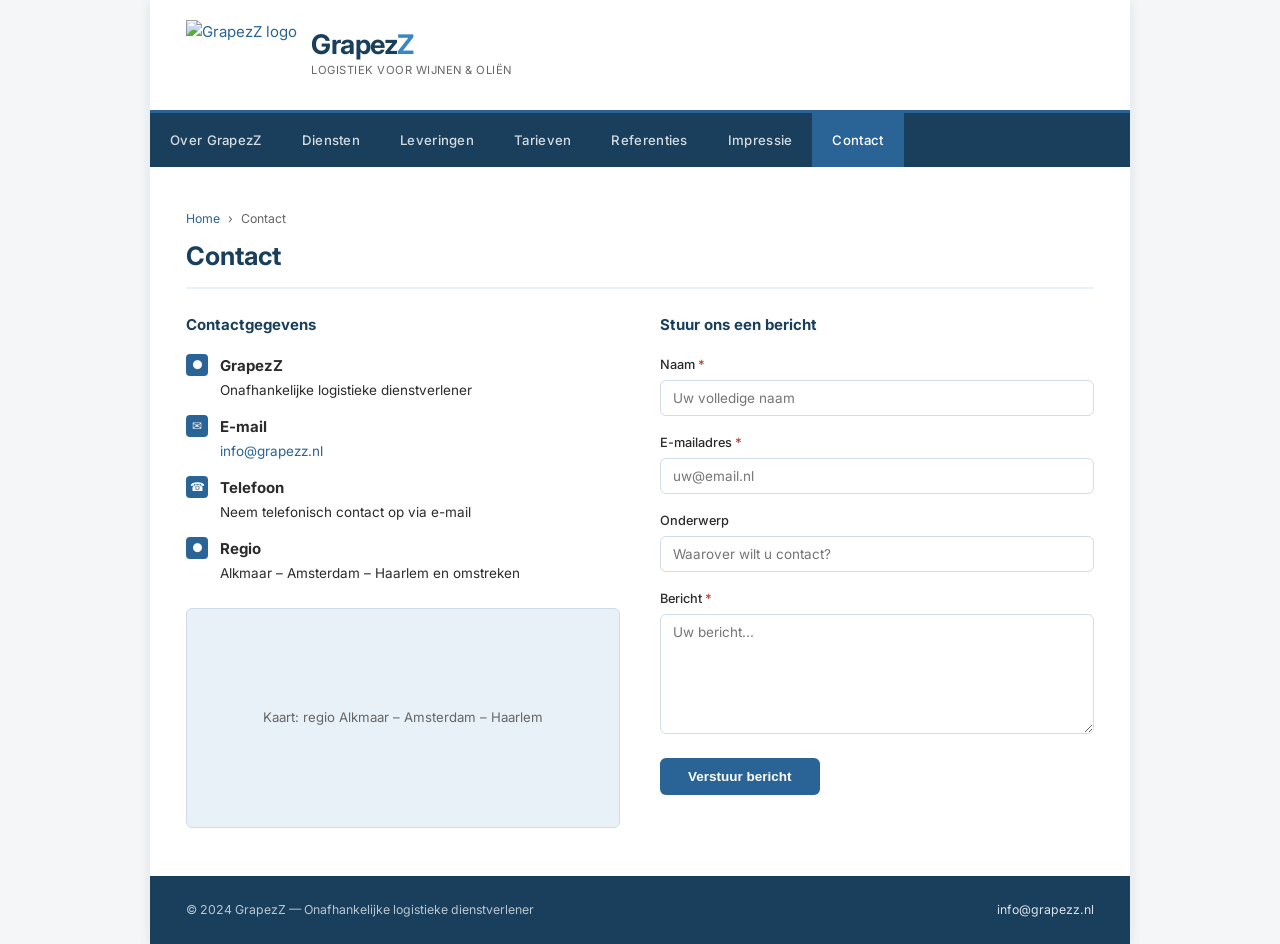
==== contact.html @ 47f4618d "grapezz website v1" ====
<!DOCTYPE html>
<html lang="nl">
<head>
  <meta charset="UTF-8" />
  <meta name="viewport" content="width=device-width, initial-scale=1.0" />
  <title>Contact | grapezz.nl</title>
  <link rel="icon" href="https://grapezz.nl/sites/grapezz/files/logo-fav.png" type="image/png" />
  <link rel="preconnect" href="https://fonts.googleapis.com" />
  <link rel="preconnect" href="https://fonts.gstatic.com" crossorigin />
  <link href="https://fonts.googleapis.com/css2?family=Inter:wght@400;500;600;700&display=swap" rel="stylesheet" />
  <link rel="stylesheet" href="css/style.css" />
  <style>
    .map-placeholder {
      background: var(--blue-bg);
      border-radius: var(--radius);
      height: 220px;
      display: flex;
      align-items: center;
      justify-content: center;
      margin-top: 24px;
      color: var(--text-muted);
      font-size: 0.88rem;
      border: 1px solid var(--border);
    }
    .success-msg {
      display: none;
      background: #d4edda;
      color: #155724;
      border: 1px solid #c3e6cb;
      border-radius: var(--radius);
      padding: 14px 18px;
      margin-bottom: 20px;
      font-size: 0.9rem;
    }
  </style>
</head>
<body>

<div class="site-wrapper">

  <header class="site-header">
    <a href="index.html" class="logo-link">
      <img src="https://grapezz.nl/sites/grapezz/files/logo.png" alt="GrapezZ logo" class="logo-img" />
      <div class="brand-text">
        <span class="brand-name">Grapez<span>Z</span></span>
        <span class="brand-tagline">Logistiek voor wijnen &amp; oliën</span>
      </div>
    </a>
  </header>

  <nav class="site-nav" aria-label="Hoofdmenu">
    <ul>
      <li><a href="index.html">Over GrapezZ</a></li>
      <li><a href="diensten.html">Diensten</a></li>
      <li><a href="leveringen.html">Leveringen</a></li>
      <li><a href="tarieven.html">Tarieven</a></li>
      <li><a href="referenties.html">Referenties</a></li>
      <li><a href="impressie.html">Impressie</a></li>
      <li class="active"><a href="contact.html">Contact</a></li>
    </ul>
  </nav>

  <main class="site-main">
    <div class="breadcrumb">
      <a href="index.html">Home</a> <span>›</span> Contact
    </div>

    <h1 class="page-title">Contact</h1>

    <div class="contact-grid">

      <!-- Contact info -->
      <div class="contact-info">
        <h3>Contactgegevens</h3>

        <div class="contact-detail">
          <div class="icon">&#9679;</div>
          <div>
            <strong>GrapezZ</strong>
            <p>Onafhankelijke logistieke dienstverlener</p>
          </div>
        </div>

        <div class="contact-detail">
          <div class="icon">&#9993;</div>
          <div>
            <strong>E-mail</strong>
            <p><a href="mailto:info@grapezz.nl">info@grapezz.nl</a></p>
          </div>
        </div>

        <div class="contact-detail">
          <div class="icon">&#9742;</div>
          <div>
            <strong>Telefoon</strong>
            <p>Neem telefonisch contact op via e-mail</p>
          </div>
        </div>

        <div class="contact-detail">
          <div class="icon">&#9679;</div>
          <div>
            <strong>Regio</strong>
            <p>Alkmaar &ndash; Amsterdam &ndash; Haarlem en omstreken</p>
          </div>
        </div>

        <div class="map-placeholder">
          Kaart: regio Alkmaar &ndash; Amsterdam &ndash; Haarlem
        </div>
      </div>

      <!-- Contact form -->
      <div class="contact-form">
        <h3>Stuur ons een bericht</h3>

        <div class="success-msg" id="success-msg">
          Bedankt voor uw bericht! Wij nemen zo spoedig mogelijk contact met u op.
        </div>

        <form id="contact-form" novalidate>
          <div class="form-group">
            <label for="naam">Naam <span style="color:#c0392b">*</span></label>
            <input type="text" id="naam" name="naam" required placeholder="Uw volledige naam" />
          </div>
          <div class="form-group">
            <label for="email">E-mailadres <span style="color:#c0392b">*</span></label>
            <input type="email" id="email" name="email" required placeholder="uw@email.nl" />
          </div>
          <div class="form-group">
            <label for="onderwerp">Onderwerp</label>
            <input type="text" id="onderwerp" name="onderwerp" placeholder="Waarover wilt u contact?" />
          </div>
          <div class="form-group">
            <label for="bericht">Bericht <span style="color:#c0392b">*</span></label>
            <textarea id="bericht" name="bericht" required placeholder="Uw bericht..."></textarea>
          </div>
          <button type="submit" class="btn-submit">Verstuur bericht</button>
        </form>
      </div>

    </div>
  </main>

  <footer class="site-footer">
    <span>&copy; 2024 GrapezZ &mdash; Onafhankelijke logistieke dienstverlener</span>
    <span><a href="mailto:info@grapezz.nl">info@grapezz.nl</a></span>
  </footer>

</div>

<script>
  document.getElementById('contact-form').addEventListener('submit', function(e) {
    e.preventDefault();
    var naam = document.getElementById('naam').value.trim();
    var email = document.getElementById('email').value.trim();
    var bericht = document.getElementById('bericht').value.trim();

    if (!naam || !email || !bericht) {
      alert('Vul alle verplichte velden in (naam, e-mail en bericht).');
      return;
    }

    document.getElementById('success-msg').style.display = 'block';
    this.reset();
    window.scrollTo({ top: document.getElementById('success-msg').offsetTop - 20, behavior: 'smooth' });
  });
</script>

</body>
</html>
---- css/style.css ----
/* === GrapezZ Modern Stylesheet === */

*, *::before, *::after {
  box-sizing: border-box;
  margin: 0;
  padding: 0;
}

:root {
  --blue-dark:   #1a3f5c;
  --blue-main:   #2a6496;
  --blue-light:  #3a85c3;
  --blue-bg:     #e8f1f8;
  --accent:      #c8a96e;
  --text:        #2b2b2b;
  --text-muted:  #666;
  --white:       #ffffff;
  --border:      #d0dde8;
  --shadow:      0 2px 12px rgba(26,63,92,.10);
  --radius:      6px;
  --max-w:       980px;
  --nav-h:       54px;
}

html {
  font-size: 15px;
  scroll-behavior: smooth;
}

body {
  font-family: 'Inter', Arial, sans-serif;
  color: var(--text);
  background: #f4f6f8;
  line-height: 1.65;
}

a {
  color: var(--blue-main);
  text-decoration: none;
}
a:hover { text-decoration: underline; color: var(--blue-dark); }

img { max-width: 100%; height: auto; display: block; }

/* ── Layout wrapper ── */
.site-wrapper {
  max-width: var(--max-w);
  margin: 0 auto;
  background: var(--white);
  box-shadow: var(--shadow);
  min-height: 100vh;
  display: flex;
  flex-direction: column;
}

/* ── Header ── */
.site-header {
  background: var(--white);
  border-bottom: 3px solid var(--blue-main);
  padding: 20px 36px;
  display: flex;
  align-items: center;
  justify-content: space-between;
  gap: 20px;
}

.site-header .logo-link {
  display: flex;
  align-items: center;
  gap: 14px;
  text-decoration: none;
}

.site-header .logo-img {
  height: 70px;
  width: auto;
}

.site-header .brand-text {
  display: flex;
  flex-direction: column;
}

.brand-name {
  font-size: 1.8rem;
  font-weight: 700;
  color: var(--blue-dark);
  letter-spacing: -0.5px;
  line-height: 1;
}

.brand-name span { color: var(--blue-light); }

.brand-tagline {
  font-size: 0.75rem;
  color: var(--text-muted);
  letter-spacing: 0.5px;
  text-transform: uppercase;
  margin-top: 3px;
}

/* ── Navigation ── */
.site-nav {
  background: var(--blue-dark);
  position: sticky;
  top: 0;
  z-index: 100;
}

.site-nav ul {
  list-style: none;
  display: flex;
  max-width: var(--max-w);
  margin: 0 auto;
}

.site-nav a {
  display: block;
  padding: 0 20px;
  line-height: var(--nav-h);
  color: rgba(255,255,255,.82);
  font-size: 0.88rem;
  font-weight: 500;
  letter-spacing: 0.3px;
  white-space: nowrap;
  transition: background .15s, color .15s;
}

.site-nav a:hover,
.site-nav li.active a {
  background: var(--blue-main);
  color: var(--white);
  text-decoration: none;
}

/* ── Breadcrumb ── */
.breadcrumb {
  padding: 10px 0 6px;
  font-size: 0.82rem;
  color: var(--text-muted);
}
.breadcrumb a { color: var(--blue-main); }
.breadcrumb a:hover { text-decoration: underline; }
.breadcrumb span { margin: 0 5px; }

/* ── Main content ── */
.site-main {
  flex: 1;
  padding: 32px 36px 48px;
}

.page-title {
  font-size: 1.7rem;
  font-weight: 700;
  color: var(--blue-dark);
  margin-bottom: 24px;
  padding-bottom: 10px;
  border-bottom: 2px solid var(--blue-bg);
}

/* ── Content blocks ── */
.content-block {
  display: flex;
  gap: 36px;
  align-items: flex-start;
}

.content-text { flex: 1; }
.content-text p { margin-bottom: 1rem; }

.content-image {
  flex-shrink: 0;
  width: 340px;
}

.content-image img {
  border-radius: var(--radius);
  box-shadow: var(--shadow);
  width: 100%;
  height: 226px;
  object-fit: cover;
}

/* ── Intro section (home) ── */
.intro-hero {
  background: linear-gradient(135deg, var(--blue-dark) 0%, var(--blue-main) 100%);
  color: var(--white);
  border-radius: var(--radius);
  padding: 32px 36px;
  margin-bottom: 32px;
  position: relative;
  overflow: hidden;
}

.intro-hero::after {
  content: '';
  position: absolute;
  right: -30px;
  top: -30px;
  width: 200px;
  height: 200px;
  background: rgba(255,255,255,.05);
  border-radius: 50%;
}

.intro-hero h2 {
  font-size: 1.4rem;
  margin-bottom: 10px;
  font-weight: 600;
}

.intro-hero p { opacity: .9; line-height: 1.7; }

/* ── Feature cards ── */
.feature-cards {
  display: grid;
  grid-template-columns: repeat(3, 1fr);
  gap: 20px;
  margin: 28px 0;
}

.feature-card {
  background: var(--blue-bg);
  border-radius: var(--radius);
  padding: 22px;
  border-left: 4px solid var(--blue-main);
}

.feature-card h3 {
  color: var(--blue-dark);
  font-size: 0.95rem;
  margin-bottom: 8px;
  font-weight: 600;
}

.feature-card p {
  font-size: 0.88rem;
  color: var(--text-muted);
  margin: 0;
}

/* ── Reference grid ── */
.ref-intro {
  margin-bottom: 24px;
  color: var(--text-muted);
}

.ref-grid {
  display: grid;
  grid-template-columns: repeat(3, 1fr);
  gap: 24px;
}

.ref-card {
  background: var(--white);
  border: 1px solid var(--border);
  border-radius: var(--radius);
  padding: 20px;
  text-align: center;
  transition: box-shadow .2s, transform .2s;
}

.ref-card:hover {
  box-shadow: 0 4px 20px rgba(26,63,92,.12);
  transform: translateY(-2px);
}

.ref-card img {
  height: 60px;
  width: auto;
  margin: 0 auto 12px;
  object-fit: contain;
}

.ref-card h3 {
  font-size: 0.88rem;
  color: var(--blue-dark);
  margin-bottom: 6px;
}

.ref-card a {
  font-size: 0.78rem;
  color: var(--blue-light);
}

/* ── Impressie gallery ── */
.gallery-grid {
  display: grid;
  grid-template-columns: repeat(3, 1fr);
  gap: 16px;
}

.gallery-item img {
  border-radius: var(--radius);
  width: 100%;
  height: 200px;
  object-fit: cover;
  transition: transform .2s, box-shadow .2s;
  cursor: zoom-in;
}

.gallery-item img:hover {
  transform: scale(1.02);
  box-shadow: 0 6px 24px rgba(0,0,0,.18);
}

/* ── Contact page ── */
.contact-grid {
  display: grid;
  grid-template-columns: 1fr 1fr;
  gap: 40px;
}

.contact-info h3 {
  color: var(--blue-dark);
  margin-bottom: 16px;
  font-size: 1rem;
}

.contact-detail {
  display: flex;
  gap: 12px;
  margin-bottom: 14px;
  align-items: flex-start;
}

.contact-detail .icon {
  width: 22px;
  height: 22px;
  background: var(--blue-main);
  border-radius: 4px;
  display: flex;
  align-items: center;
  justify-content: center;
  flex-shrink: 0;
  color: white;
  font-size: 12px;
}

.contact-detail p { margin: 0; font-size: 0.9rem; }
.contact-detail strong { color: var(--text); }

/* ── Form ── */
.contact-form h3 {
  color: var(--blue-dark);
  margin-bottom: 16px;
  font-size: 1rem;
}

.form-group {
  margin-bottom: 16px;
}

.form-group label {
  display: block;
  font-size: 0.85rem;
  font-weight: 500;
  color: var(--text);
  margin-bottom: 5px;
}

.form-group input,
.form-group textarea,
.form-group select {
  width: 100%;
  padding: 9px 12px;
  border: 1px solid var(--border);
  border-radius: var(--radius);
  font-size: 0.9rem;
  font-family: inherit;
  color: var(--text);
  background: var(--white);
  transition: border-color .15s;
}

.form-group input:focus,
.form-group textarea:focus {
  outline: none;
  border-color: var(--blue-main);
  box-shadow: 0 0 0 3px rgba(42,100,150,.12);
}

.form-group textarea { resize: vertical; min-height: 120px; }

.btn-submit {
  background: var(--blue-main);
  color: var(--white);
  border: none;
  padding: 11px 28px;
  border-radius: var(--radius);
  font-size: 0.9rem;
  font-weight: 600;
  cursor: pointer;
  transition: background .15s;
}

.btn-submit:hover { background: var(--blue-dark); }

/* ── Tarieven list ── */
.tarieven-list {
  list-style: none;
  margin: 20px 0;
}

.tarieven-list li {
  padding: 12px 16px;
  background: var(--blue-bg);
  border-radius: var(--radius);
  margin-bottom: 8px;
  border-left: 4px solid var(--blue-light);
  font-size: 0.92rem;
}

.cta-box {
  background: var(--blue-dark);
  color: var(--white);
  border-radius: var(--radius);
  padding: 22px 28px;
  margin-top: 24px;
}

.cta-box p { opacity: .88; margin-bottom: 14px; }

.cta-box a {
  display: inline-block;
  background: var(--accent);
  color: var(--white);
  padding: 9px 22px;
  border-radius: var(--radius);
  font-weight: 600;
  font-size: 0.9rem;
  transition: opacity .15s;
}

.cta-box a:hover { opacity: .85; text-decoration: none; }

/* ── Footer ── */
.site-footer {
  background: var(--blue-dark);
  color: rgba(255,255,255,.7);
  padding: 24px 36px;
  font-size: 0.82rem;
  display: flex;
  justify-content: space-between;
  align-items: center;
  gap: 16px;
  flex-wrap: wrap;
}

.site-footer a { color: rgba(255,255,255,.85); }
.site-footer a:hover { color: white; }

/* ── Responsive ── */
@media (max-width: 750px) {
  .site-header { padding: 16px 20px; }
  .site-main    { padding: 24px 20px 36px; }

  .site-nav ul  { flex-wrap: wrap; }
  .site-nav a   { line-height: 1; padding: 12px 14px; }

  .content-block   { flex-direction: column; }
  .content-image   { width: 100%; }
  .content-image img { height: 220px; }

  .feature-cards   { grid-template-columns: 1fr; }
  .ref-grid        { grid-template-columns: repeat(2, 1fr); }
  .gallery-grid    { grid-template-columns: repeat(2, 1fr); }
  .contact-grid    { grid-template-columns: 1fr; }
  .site-footer     { flex-direction: column; text-align: center; }
}

@media (max-width: 480px) {
  .ref-grid        { grid-template-columns: 1fr; }
  .gallery-grid    { grid-template-columns: 1fr; }
  .brand-name      { font-size: 1.4rem; }
}
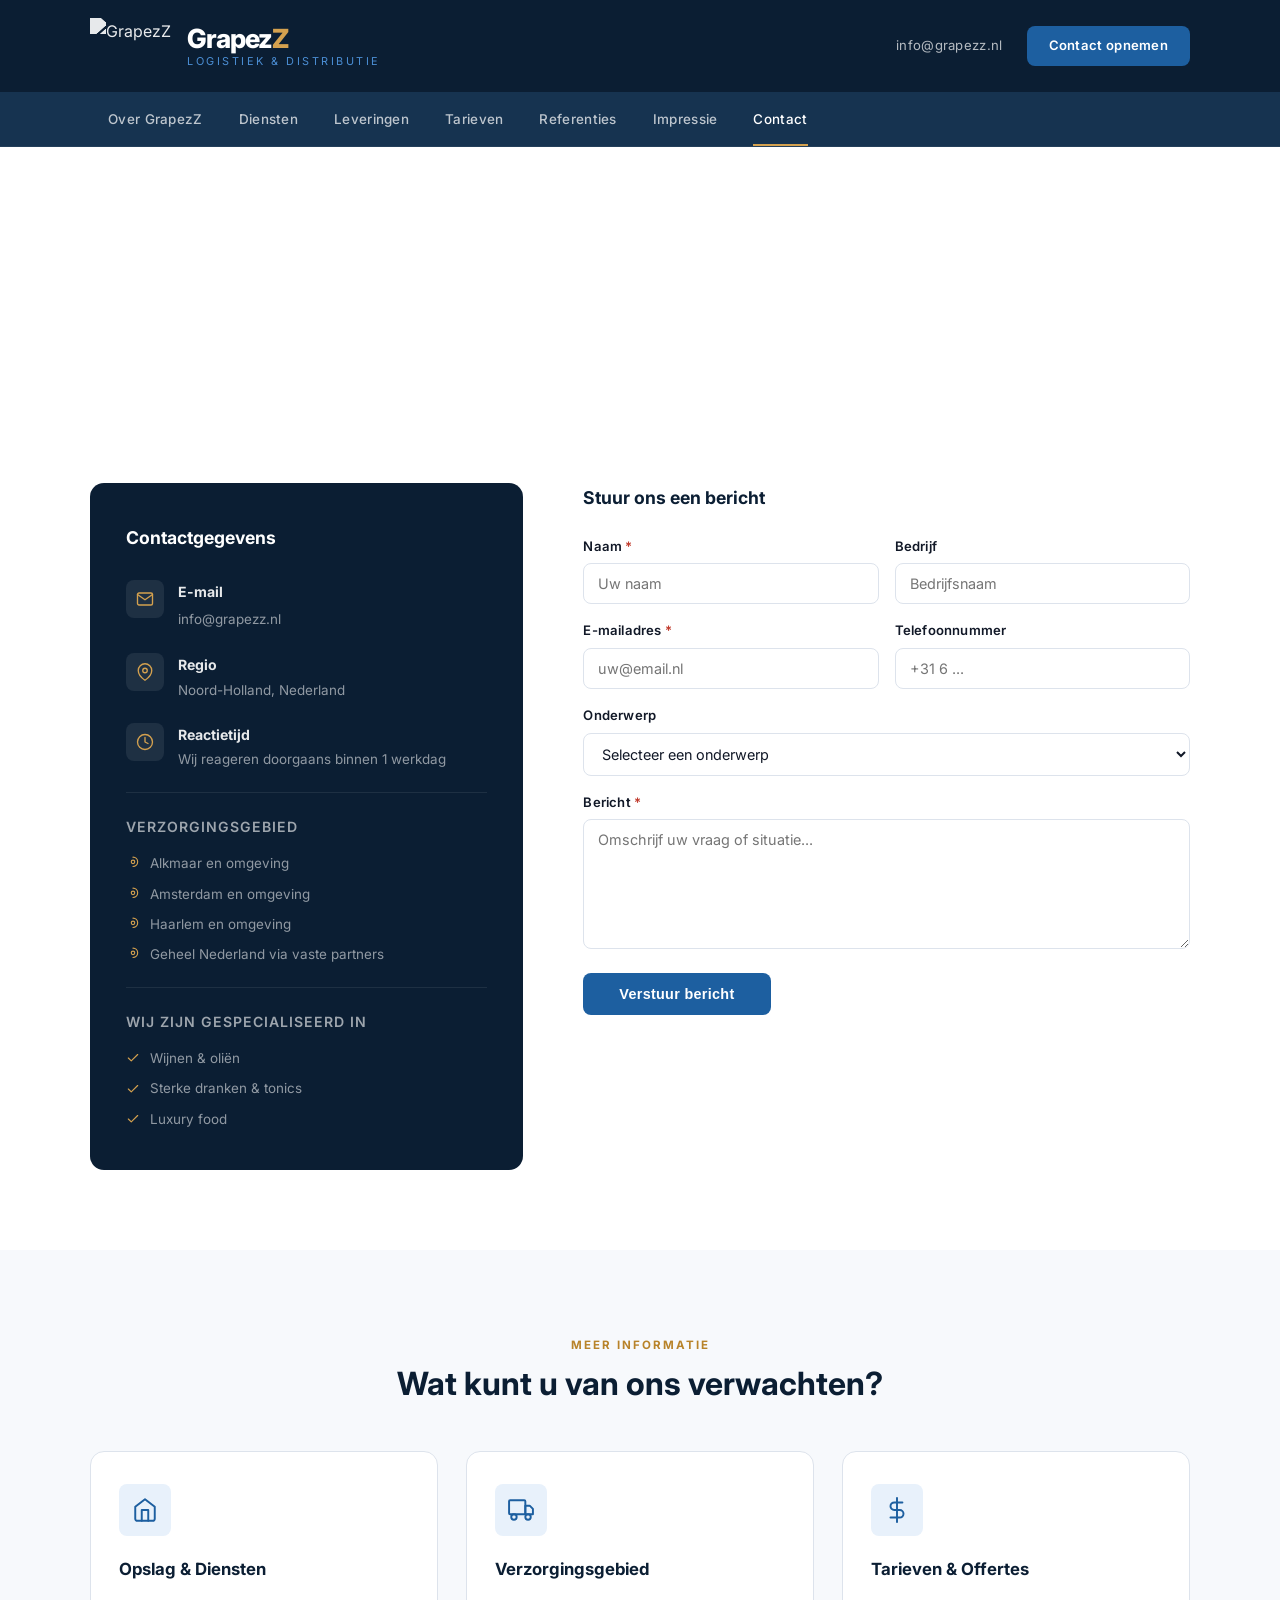
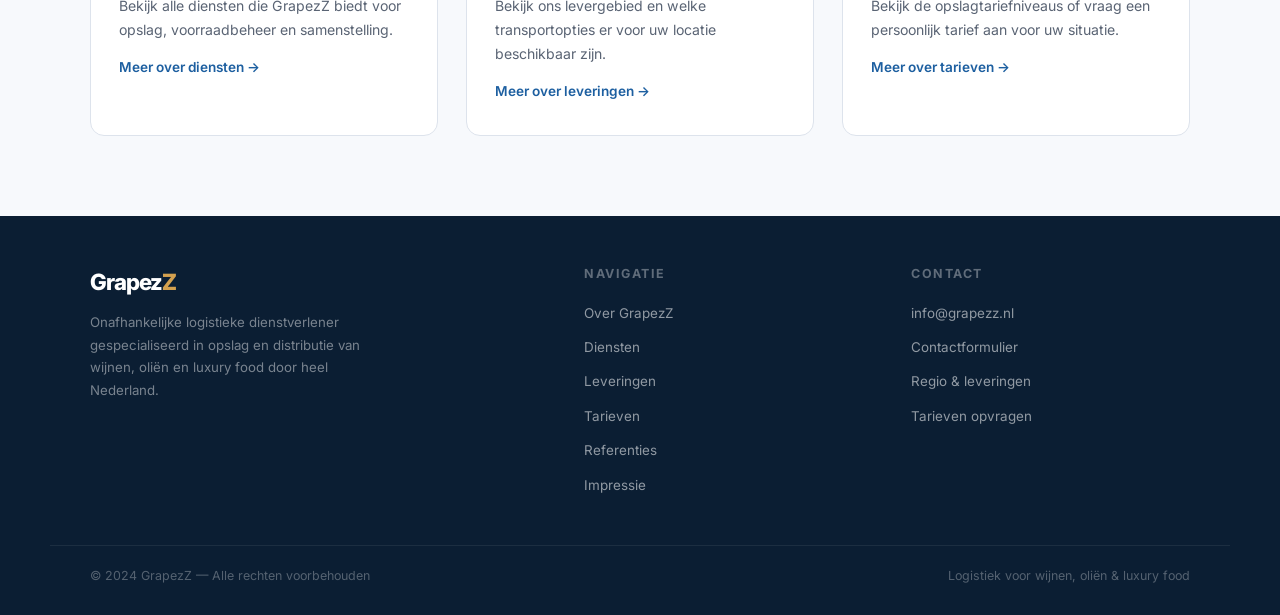
==== commit bf7b6cf2: "changes" ====
--- a/contact.html
+++ b/contact.html
@@ -3,52 +3,34 @@
 <head>
   <meta charset="UTF-8" />
   <meta name="viewport" content="width=device-width, initial-scale=1.0" />
-  <title>Contact | grapezz.nl</title>
+  <title>Contact — GrapezZ</title>
+  <meta name="description" content="Neem contact op met GrapezZ voor vragen over opslag, distributie, tarieven of een vrijblijvend kennismakingsgesprek." />
   <link rel="icon" href="https://grapezz.nl/sites/grapezz/files/logo-fav.png" type="image/png" />
   <link rel="preconnect" href="https://fonts.googleapis.com" />
   <link rel="preconnect" href="https://fonts.gstatic.com" crossorigin />
-  <link href="https://fonts.googleapis.com/css2?family=Inter:wght@400;500;600;700&display=swap" rel="stylesheet" />
+  <link href="https://fonts.googleapis.com/css2?family=Inter:wght@400;500;600;700;800&display=swap" rel="stylesheet" />
   <link rel="stylesheet" href="css/style.css" />
-  <style>
-    .map-placeholder {
-      background: var(--blue-bg);
-      border-radius: var(--radius);
-      height: 220px;
-      display: flex;
-      align-items: center;
-      justify-content: center;
-      margin-top: 24px;
-      color: var(--text-muted);
-      font-size: 0.88rem;
-      border: 1px solid var(--border);
-    }
-    .success-msg {
-      display: none;
-      background: #d4edda;
-      color: #155724;
-      border: 1px solid #c3e6cb;
-      border-radius: var(--radius);
-      padding: 14px 18px;
-      margin-bottom: 20px;
-      font-size: 0.9rem;
-    }
-  </style>
 </head>
 <body>
 
-<div class="site-wrapper">
-
-  <header class="site-header">
+<header class="site-header">
+  <div class="header-inner">
     <a href="index.html" class="logo-link">
-      <img src="https://grapezz.nl/sites/grapezz/files/logo.png" alt="GrapezZ logo" class="logo-img" />
+      <img src="https://grapezz.nl/sites/grapezz/files/logo.png" alt="GrapezZ" class="logo-img" />
       <div class="brand-text">
-        <span class="brand-name">Grapez<span>Z</span></span>
-        <span class="brand-tagline">Logistiek voor wijnen &amp; oliën</span>
+        <span class="brand-name">Grapez<em>Z</em></span>
+        <span class="brand-tag">Logistiek &amp; Distributie</span>
       </div>
     </a>
-  </header>
-
-  <nav class="site-nav" aria-label="Hoofdmenu">
+    <div class="header-contact">
+      <a href="mailto:info@grapezz.nl">info@grapezz.nl</a>
+      <a href="contact.html" class="btn-header">Contact opnemen</a>
+    </div>
+  </div>
+</header>
+
+<nav class="site-nav" aria-label="Hoofdmenu">
+  <div class="nav-inner">
     <ul>
       <li><a href="index.html">Over GrapezZ</a></li>
       <li><a href="diensten.html">Diensten</a></li>
@@ -58,60 +40,109 @@
       <li><a href="impressie.html">Impressie</a></li>
       <li class="active"><a href="contact.html">Contact</a></li>
     </ul>
-  </nav>
-
-  <main class="site-main">
+  </div>
+</nav>
+
+<div class="page-hero" style="background-image: url('https://grapezz.nl/sites/grapezz/files/pand.jpg')">
+  <div class="container">
     <div class="breadcrumb">
-      <a href="index.html">Home</a> <span>›</span> Contact
-    </div>
-
-    <h1 class="page-title">Contact</h1>
-
+      <a href="index.html">Home</a>
+      <span class="breadcrumb-sep">›</span>
+      <span>Contact</span>
+    </div>
+    <h1>Contact</h1>
+    <p class="hero-sub">Stel uw vraag of vraag een vrijblijvende offerte aan — wij reageren zo snel mogelijk.</p>
+  </div>
+</div>
+
+<!-- Contact sectie -->
+<section class="section">
+  <div class="container">
     <div class="contact-grid">
 
-      <!-- Contact info -->
-      <div class="contact-info">
+      <!-- Info -->
+      <div class="contact-info-block fade-up">
         <h3>Contactgegevens</h3>
 
-        <div class="contact-detail">
-          <div class="icon">&#9679;</div>
-          <div>
-            <strong>GrapezZ</strong>
-            <p>Onafhankelijke logistieke dienstverlener</p>
-          </div>
-        </div>
-
-        <div class="contact-detail">
-          <div class="icon">&#9993;</div>
-          <div>
+        <div class="c-detail">
+          <div class="c-icon">
+            <svg viewBox="0 0 24 24" fill="none" stroke="currentColor" stroke-width="1.8" stroke-linecap="round" stroke-linejoin="round">
+              <path d="M4 4h16c1.1 0 2 .9 2 2v12c0 1.1-.9 2-2 2H4c-1.1 0-2-.9-2-2V6c0-1.1.9-2 2-2z"/><polyline points="22,6 12,13 2,6"/>
+            </svg>
+          </div>
+          <div class="c-text">
             <strong>E-mail</strong>
-            <p><a href="mailto:info@grapezz.nl">info@grapezz.nl</a></p>
-          </div>
-        </div>
-
-        <div class="contact-detail">
-          <div class="icon">&#9742;</div>
-          <div>
-            <strong>Telefoon</strong>
-            <p>Neem telefonisch contact op via e-mail</p>
-          </div>
-        </div>
-
-        <div class="contact-detail">
-          <div class="icon">&#9679;</div>
-          <div>
+            <a href="mailto:info@grapezz.nl">info@grapezz.nl</a>
+          </div>
+        </div>
+
+        <div class="c-detail">
+          <div class="c-icon">
+            <svg viewBox="0 0 24 24" fill="none" stroke="currentColor" stroke-width="1.8" stroke-linecap="round" stroke-linejoin="round">
+              <path d="M21 10c0 7-9 13-9 13s-9-6-9-13a9 9 0 0118 0z"/><circle cx="12" cy="10" r="3"/>
+            </svg>
+          </div>
+          <div class="c-text">
             <strong>Regio</strong>
-            <p>Alkmaar &ndash; Amsterdam &ndash; Haarlem en omstreken</p>
-          </div>
-        </div>
-
-        <div class="map-placeholder">
-          Kaart: regio Alkmaar &ndash; Amsterdam &ndash; Haarlem
-        </div>
-      </div>
-
-      <!-- Contact form -->
-      <div class="contact-form">
+            <p>Noord-Holland, Nederland</p>
+          </div>
+        </div>
+
+        <div class="c-detail">
+          <div class="c-icon">
+            <svg viewBox="0 0 24 24" fill="none" stroke="currentColor" stroke-width="1.8" stroke-linecap="round" stroke-linejoin="round">
+              <circle cx="12" cy="12" r="10"/><polyline points="12 6 12 12 16 14"/>
+            </svg>
+          </div>
+          <div class="c-text">
+            <strong>Reactietijd</strong>
+            <p>Wij reageren doorgaans binnen 1 werkdag</p>
+          </div>
+        </div>
+
+        <div class="c-divider"></div>
+
+        <h3 style="font-size:.88rem;color:rgba(255,255,255,.6);font-weight:600;letter-spacing:1px;text-transform:uppercase;margin-bottom:14px">Verzorgingsgebied</h3>
+        <ul class="c-region-list">
+          <li>
+            <svg viewBox="0 0 24 24" fill="none" stroke="currentColor" stroke-width="2" stroke-linecap="round" stroke-linejoin="round"><circle cx="12" cy="10" r="3"/><path d="M12 2a8 8 0 010 16"/></svg>
+            Alkmaar en omgeving
+          </li>
+          <li>
+            <svg viewBox="0 0 24 24" fill="none" stroke="currentColor" stroke-width="2" stroke-linecap="round" stroke-linejoin="round"><circle cx="12" cy="10" r="3"/><path d="M12 2a8 8 0 010 16"/></svg>
+            Amsterdam en omgeving
+          </li>
+          <li>
+            <svg viewBox="0 0 24 24" fill="none" stroke="currentColor" stroke-width="2" stroke-linecap="round" stroke-linejoin="round"><circle cx="12" cy="10" r="3"/><path d="M12 2a8 8 0 010 16"/></svg>
+            Haarlem en omgeving
+          </li>
+          <li>
+            <svg viewBox="0 0 24 24" fill="none" stroke="currentColor" stroke-width="2" stroke-linecap="round" stroke-linejoin="round"><circle cx="12" cy="10" r="3"/><path d="M12 2a8 8 0 010 16"/></svg>
+            Geheel Nederland via vaste partners
+          </li>
+        </ul>
+
+        <div class="c-divider"></div>
+
+        <h3 style="font-size:.88rem;color:rgba(255,255,255,.6);font-weight:600;letter-spacing:1px;text-transform:uppercase;margin-bottom:14px">Wij zijn gespecialiseerd in</h3>
+        <ul class="c-region-list">
+          <li>
+            <svg viewBox="0 0 24 24" fill="none" stroke="currentColor" stroke-width="2" stroke-linecap="round" stroke-linejoin="round"><polyline points="20 6 9 17 4 12"/></svg>
+            Wijnen &amp; oliën
+          </li>
+          <li>
+            <svg viewBox="0 0 24 24" fill="none" stroke="currentColor" stroke-width="2" stroke-linecap="round" stroke-linejoin="round"><polyline points="20 6 9 17 4 12"/></svg>
+            Sterke dranken &amp; tonics
+          </li>
+          <li>
+            <svg viewBox="0 0 24 24" fill="none" stroke="currentColor" stroke-width="2" stroke-linecap="round" stroke-linejoin="round"><polyline points="20 6 9 17 4 12"/></svg>
+            Luxury food
+          </li>
+        </ul>
+      </div>
+
+      <!-- Form -->
+      <div class="contact-form-block fade-up" style="transition-delay:.12s">
         <h3>Stuur ons een bericht</h3>
 
         <div class="success-msg" id="success-msg">
@@ -119,53 +150,125 @@
         </div>
 
         <form id="contact-form" novalidate>
-          <div class="form-group">
-            <label for="naam">Naam <span style="color:#c0392b">*</span></label>
-            <input type="text" id="naam" name="naam" required placeholder="Uw volledige naam" />
-          </div>
-          <div class="form-group">
-            <label for="email">E-mailadres <span style="color:#c0392b">*</span></label>
-            <input type="email" id="email" name="email" required placeholder="uw@email.nl" />
+          <div class="form-row">
+            <div class="form-group">
+              <label for="naam">Naam <span style="color:#c0392b">*</span></label>
+              <input type="text" id="naam" name="naam" required placeholder="Uw naam" />
+            </div>
+            <div class="form-group">
+              <label for="bedrijf">Bedrijf</label>
+              <input type="text" id="bedrijf" name="bedrijf" placeholder="Bedrijfsnaam" />
+            </div>
+          </div>
+          <div class="form-row">
+            <div class="form-group">
+              <label for="email">E-mailadres <span style="color:#c0392b">*</span></label>
+              <input type="email" id="email" name="email" required placeholder="uw@email.nl" />
+            </div>
+            <div class="form-group">
+              <label for="telefoon">Telefoonnummer</label>
+              <input type="tel" id="telefoon" name="telefoon" placeholder="+31 6 ..." />
+            </div>
           </div>
           <div class="form-group">
             <label for="onderwerp">Onderwerp</label>
-            <input type="text" id="onderwerp" name="onderwerp" placeholder="Waarover wilt u contact?" />
+            <select id="onderwerp" name="onderwerp">
+              <option value="">Selecteer een onderwerp</option>
+              <option>Opslag &amp; voorraadbeheer</option>
+              <option>Distributie &amp; leveringen</option>
+              <option>Tarieven &amp; offerte</option>
+              <option>Douane-afhandeling</option>
+              <option>Algemene vraag</option>
+              <option>Anders</option>
+            </select>
           </div>
           <div class="form-group">
             <label for="bericht">Bericht <span style="color:#c0392b">*</span></label>
-            <textarea id="bericht" name="bericht" required placeholder="Uw bericht..."></textarea>
-          </div>
-          <button type="submit" class="btn-submit">Verstuur bericht</button>
+            <textarea id="bericht" name="bericht" required placeholder="Omschrijf uw vraag of situatie..."></textarea>
+          </div>
+          <button type="submit" class="btn-send">Verstuur bericht</button>
         </form>
       </div>
 
     </div>
-  </main>
-
-  <footer class="site-footer">
-    <span>&copy; 2024 GrapezZ &mdash; Onafhankelijke logistieke dienstverlener</span>
-    <span><a href="mailto:info@grapezz.nl">info@grapezz.nl</a></span>
-  </footer>
-
-</div>
-
-<script>
-  document.getElementById('contact-form').addEventListener('submit', function(e) {
-    e.preventDefault();
-    var naam = document.getElementById('naam').value.trim();
-    var email = document.getElementById('email').value.trim();
-    var bericht = document.getElementById('bericht').value.trim();
-
-    if (!naam || !email || !bericht) {
-      alert('Vul alle verplichte velden in (naam, e-mail en bericht).');
-      return;
-    }
-
-    document.getElementById('success-msg').style.display = 'block';
-    this.reset();
-    window.scrollTo({ top: document.getElementById('success-msg').offsetTop - 20, behavior: 'smooth' });
-  });
-</script>
-
+  </div>
+</section>
+
+<!-- Diensten quick-links -->
+<section class="section bg-light">
+  <div class="container">
+    <div class="section-header center fade-up">
+      <span class="section-label">Meer informatie</span>
+      <h2 class="section-title">Wat kunt u van ons verwachten?</h2>
+    </div>
+    <div class="service-grid">
+      <div class="service-card fade-up">
+        <div class="card-icon">
+          <svg viewBox="0 0 24 24" fill="none" stroke="currentColor" stroke-width="1.8" stroke-linecap="round" stroke-linejoin="round">
+            <path d="M3 9l9-7 9 7v11a2 2 0 01-2 2H5a2 2 0 01-2-2z"/><polyline points="9 22 9 12 15 12 15 22"/>
+          </svg>
+        </div>
+        <h3>Opslag &amp; Diensten</h3>
+        <p>Bekijk alle diensten die GrapezZ biedt voor opslag, voorraadbeheer en samenstelling.</p>
+        <a href="diensten.html" style="display:inline-block;margin-top:14px;font-size:.85rem;font-weight:600;color:var(--blue)">Meer over diensten &rarr;</a>
+      </div>
+      <div class="service-card fade-up" style="transition-delay:.1s">
+        <div class="card-icon">
+          <svg viewBox="0 0 24 24" fill="none" stroke="currentColor" stroke-width="1.8" stroke-linecap="round" stroke-linejoin="round">
+            <rect x="1" y="3" width="15" height="13" rx="1"/><path d="M16 8h4l3 3v5h-7V8z"/><circle cx="5.5" cy="18.5" r="2.5"/><circle cx="18.5" cy="18.5" r="2.5"/>
+          </svg>
+        </div>
+        <h3>Verzorgingsgebied</h3>
+        <p>Bekijk ons levergebied en welke transportopties er voor uw locatie beschikbaar zijn.</p>
+        <a href="leveringen.html" style="display:inline-block;margin-top:14px;font-size:.85rem;font-weight:600;color:var(--blue)">Meer over leveringen &rarr;</a>
+      </div>
+      <div class="service-card fade-up" style="transition-delay:.2s">
+        <div class="card-icon">
+          <svg viewBox="0 0 24 24" fill="none" stroke="currentColor" stroke-width="1.8" stroke-linecap="round" stroke-linejoin="round">
+            <line x1="12" y1="1" x2="12" y2="23"/><path d="M17 5H9.5a3.5 3.5 0 000 7h5a3.5 3.5 0 010 7H6"/>
+          </svg>
+        </div>
+        <h3>Tarieven &amp; Offertes</h3>
+        <p>Bekijk de opslagtariefniveaus of vraag een persoonlijk tarief aan voor uw situatie.</p>
+        <a href="tarieven.html" style="display:inline-block;margin-top:14px;font-size:.85rem;font-weight:600;color:var(--blue)">Meer over tarieven &rarr;</a>
+      </div>
+    </div>
+  </div>
+</section>
+
+<footer class="site-footer">
+  <div class="footer-grid">
+    <div class="footer-brand">
+      <div class="brand-name">Grapez<em>Z</em></div>
+      <p>Onafhankelijke logistieke dienstverlener gespecialiseerd in opslag en distributie van wijnen, oliën en luxury food door heel Nederland.</p>
+    </div>
+    <div class="footer-col">
+      <h4>Navigatie</h4>
+      <ul>
+        <li><a href="index.html">Over GrapezZ</a></li>
+        <li><a href="diensten.html">Diensten</a></li>
+        <li><a href="leveringen.html">Leveringen</a></li>
+        <li><a href="tarieven.html">Tarieven</a></li>
+        <li><a href="referenties.html">Referenties</a></li>
+        <li><a href="impressie.html">Impressie</a></li>
+      </ul>
+    </div>
+    <div class="footer-col">
+      <h4>Contact</h4>
+      <ul>
+        <li><a href="mailto:info@grapezz.nl">info@grapezz.nl</a></li>
+        <li><a href="contact.html">Contactformulier</a></li>
+        <li><a href="leveringen.html">Regio &amp; leveringen</a></li>
+        <li><a href="tarieven.html">Tarieven opvragen</a></li>
+      </ul>
+    </div>
+  </div>
+  <div class="footer-bottom">
+    <span>&copy; 2024 GrapezZ — Alle rechten voorbehouden</span>
+    <span>Logistiek voor wijnen, oliën &amp; luxury food</span>
+  </div>
+</footer>
+
+<script src="js/main.js"></script>
 </body>
 </html>
--- a/css/style.css
+++ b/css/style.css
@@ -1,248 +1,871 @@
-/* === GrapezZ Modern Stylesheet === */
-
-*, *::before, *::after {
-  box-sizing: border-box;
-  margin: 0;
-  padding: 0;
-}
+/* ===================================================================
+   GrapezZ — Full-width redesign
+   =================================================================== */
+
+*, *::before, *::after { box-sizing: border-box; margin: 0; padding: 0; }
 
 :root {
-  --blue-dark:   #1a3f5c;
-  --blue-main:   #2a6496;
-  --blue-light:  #3a85c3;
-  --blue-bg:     #e8f1f8;
-  --accent:      #c8a96e;
-  --text:        #2b2b2b;
-  --text-muted:  #666;
+  --navy:        #0b1e33;
+  --navy-mid:    #163350;
+  --blue:        #1d5fa0;
+  --blue-light:  #4b8ed4;
+  --blue-pale:   #e8f1fb;
+  --gold:        #b8832a;
+  --gold-light:  #d4a14f;
   --white:       #ffffff;
-  --border:      #d0dde8;
-  --shadow:      0 2px 12px rgba(26,63,92,.10);
-  --radius:      6px;
-  --max-w:       980px;
-  --nav-h:       54px;
-}
-
-html {
-  font-size: 15px;
-  scroll-behavior: smooth;
-}
+  --off-white:   #f7f9fc;
+  --gray-100:    #f0f3f7;
+  --gray-200:    #dde3ec;
+  --gray-400:    #9ca3af;
+  --gray-600:    #4b5563;
+  --text:        #111827;
+  --text-muted:  #5a6474;
+  --radius:      8px;
+  --radius-lg:   14px;
+  --shadow-sm:   0 1px 4px rgba(0,0,0,.08);
+  --shadow:      0 4px 20px rgba(11,30,51,.10);
+  --shadow-lg:   0 8px 40px rgba(11,30,51,.16);
+  --transition:  .22s ease;
+  --container:   1180px;
+}
+
+html { font-size: 16px; scroll-behavior: smooth; }
 
 body {
-  font-family: 'Inter', Arial, sans-serif;
+  font-family: 'Inter', system-ui, Arial, sans-serif;
   color: var(--text);
-  background: #f4f6f8;
+  background: var(--white);
   line-height: 1.65;
 }
 
-a {
-  color: var(--blue-main);
+a { color: var(--blue); text-decoration: none; }
+a:hover { color: var(--navy-mid); }
+
+img { max-width: 100%; height: auto; display: block; }
+
+/* ── Utility ─────────────────────────────── */
+.container {
+  max-width: var(--container);
+  margin: 0 auto;
+  padding: 0 40px;
+}
+
+.section-label {
+  display: inline-block;
+  font-size: .72rem;
+  font-weight: 700;
+  letter-spacing: 2px;
+  text-transform: uppercase;
+  color: var(--gold);
+  margin-bottom: 10px;
+}
+
+.section-title {
+  font-size: 2rem;
+  font-weight: 700;
+  color: var(--navy);
+  line-height: 1.2;
+  margin-bottom: 16px;
+}
+
+.section-title.light { color: var(--white); }
+
+.section-sub {
+  font-size: 1rem;
+  color: var(--text-muted);
+  max-width: 580px;
+  line-height: 1.7;
+}
+
+.section-sub.light { color: rgba(255,255,255,.75); }
+
+/* ── Header ───────────────────────────────── */
+.site-header {
+  background: var(--navy);
+  width: 100%;
+}
+
+.header-inner {
+  display: flex;
+  align-items: center;
+  justify-content: space-between;
+  padding: 18px 40px;
+  max-width: var(--container);
+  margin: 0 auto;
+}
+
+.logo-link {
+  display: flex;
+  align-items: center;
+  gap: 16px;
   text-decoration: none;
 }
-a:hover { text-decoration: underline; color: var(--blue-dark); }
-
-img { max-width: 100%; height: auto; display: block; }
-
-/* ── Layout wrapper ── */
-.site-wrapper {
-  max-width: var(--max-w);
-  margin: 0 auto;
-  background: var(--white);
-  box-shadow: var(--shadow);
-  min-height: 100vh;
-  display: flex;
-  flex-direction: column;
-}
-
-/* ── Header ── */
-.site-header {
-  background: var(--white);
-  border-bottom: 3px solid var(--blue-main);
-  padding: 20px 36px;
-  display: flex;
-  align-items: center;
-  justify-content: space-between;
-  gap: 20px;
-}
-
-.site-header .logo-link {
-  display: flex;
-  align-items: center;
-  gap: 14px;
-  text-decoration: none;
-}
-
-.site-header .logo-img {
-  height: 70px;
+
+.logo-img {
+  height: 56px;
   width: auto;
-}
-
-.site-header .brand-text {
-  display: flex;
-  flex-direction: column;
-}
+  filter: brightness(0) invert(1);
+  opacity: .9;
+}
+
+.brand-text { line-height: 1; }
 
 .brand-name {
-  font-size: 1.8rem;
-  font-weight: 700;
-  color: var(--blue-dark);
-  letter-spacing: -0.5px;
-  line-height: 1;
-}
-
-.brand-name span { color: var(--blue-light); }
-
-.brand-tagline {
-  font-size: 0.75rem;
-  color: var(--text-muted);
-  letter-spacing: 0.5px;
+  font-size: 1.65rem;
+  font-weight: 800;
+  color: var(--white);
+  letter-spacing: -1px;
+}
+
+.brand-name em {
+  font-style: normal;
+  color: var(--gold-light);
+}
+
+.brand-tag {
+  display: block;
+  font-size: .68rem;
+  letter-spacing: 2.5px;
   text-transform: uppercase;
-  margin-top: 3px;
-}
-
-/* ── Navigation ── */
+  color: var(--blue-light);
+  margin-top: 4px;
+}
+
+.header-contact {
+  display: flex;
+  align-items: center;
+  gap: 24px;
+}
+
+.header-contact a {
+  color: rgba(255,255,255,.7);
+  font-size: .82rem;
+  letter-spacing: .3px;
+  transition: color var(--transition);
+}
+
+.header-contact a:hover { color: var(--white); }
+
+.header-contact .btn-header {
+  background: var(--blue);
+  color: var(--white);
+  padding: 9px 22px;
+  border-radius: var(--radius);
+  font-size: .82rem;
+  font-weight: 600;
+  transition: background var(--transition);
+}
+
+.header-contact .btn-header:hover { background: var(--blue-light); }
+
+/* ── Navigation ───────────────────────────── */
 .site-nav {
-  background: var(--blue-dark);
+  background: var(--navy-mid);
   position: sticky;
   top: 0;
-  z-index: 100;
-}
-
-.site-nav ul {
-  list-style: none;
-  display: flex;
-  max-width: var(--max-w);
+  z-index: 200;
+  border-bottom: 1px solid rgba(255,255,255,.06);
+}
+
+.nav-inner {
+  max-width: var(--container);
   margin: 0 auto;
-}
+  padding: 0 40px;
+  display: flex;
+  align-items: center;
+}
+
+.site-nav ul { list-style: none; display: flex; }
 
 .site-nav a {
   display: block;
-  padding: 0 20px;
-  line-height: var(--nav-h);
-  color: rgba(255,255,255,.82);
-  font-size: 0.88rem;
+  padding: 16px 18px;
+  font-size: .84rem;
   font-weight: 500;
-  letter-spacing: 0.3px;
+  color: rgba(255,255,255,.72);
+  letter-spacing: .3px;
+  position: relative;
+  transition: color var(--transition);
   white-space: nowrap;
-  transition: background .15s, color .15s;
+}
+
+.site-nav a::after {
+  content: '';
+  position: absolute;
+  bottom: 0;
+  left: 18px;
+  right: 18px;
+  height: 2px;
+  background: var(--gold-light);
+  transform: scaleX(0);
+  transform-origin: left;
+  transition: transform var(--transition);
 }
 
 .site-nav a:hover,
 .site-nav li.active a {
-  background: var(--blue-main);
   color: var(--white);
   text-decoration: none;
 }
 
-/* ── Breadcrumb ── */
+.site-nav li.active a::after,
+.site-nav a:hover::after {
+  transform: scaleX(1);
+}
+
+/* ── Page hero (subpages) ─────────────────── */
+.page-hero {
+  background: linear-gradient(105deg, rgba(11,30,51,.93) 40%, rgba(11,30,51,.55)),
+              center/cover no-repeat;
+  padding: 64px 0 52px;
+  width: 100%;
+}
+
+.page-hero .container { max-width: var(--container); margin: 0 auto; padding: 0 40px; }
+
 .breadcrumb {
-  padding: 10px 0 6px;
-  font-size: 0.82rem;
+  display: flex;
+  align-items: center;
+  gap: 6px;
+  font-size: .78rem;
+  color: rgba(255,255,255,.55);
+  margin-bottom: 14px;
+}
+
+.breadcrumb a { color: rgba(255,255,255,.65); transition: color var(--transition); }
+.breadcrumb a:hover { color: var(--white); }
+.breadcrumb-sep { font-size: .65rem; }
+
+.page-hero h1 {
+  font-size: 2.4rem;
+  font-weight: 800;
+  color: var(--white);
+  line-height: 1.1;
+  letter-spacing: -1px;
+}
+
+.page-hero .hero-sub {
+  margin-top: 10px;
+  font-size: 1rem;
+  color: rgba(255,255,255,.7);
+  max-width: 540px;
+}
+
+/* ── HOME HERO ────────────────────────────── */
+.home-hero {
+  position: relative;
+  background:
+    linear-gradient(105deg, rgba(11,30,51,.95) 38%, rgba(11,30,51,.55) 68%, rgba(11,30,51,.20)),
+    url('https://grapezz.nl/sites/grapezz/files/pand.jpg') center/cover no-repeat;
+  min-height: 520px;
+  display: flex;
+  align-items: center;
+  width: 100%;
+  overflow: hidden;
+}
+
+.home-hero .container {
+  max-width: var(--container);
+  margin: 0 auto;
+  padding: 80px 40px;
+  display: grid;
+  grid-template-columns: 1fr 1fr;
+  gap: 60px;
+  align-items: center;
+  width: 100%;
+}
+
+.hero-content { max-width: 560px; }
+
+.hero-eyebrow {
+  display: inline-flex;
+  align-items: center;
+  gap: 8px;
+  background: rgba(255,255,255,.08);
+  border: 1px solid rgba(255,255,255,.14);
+  border-radius: 20px;
+  padding: 6px 14px;
+  font-size: .73rem;
+  font-weight: 600;
+  letter-spacing: 1.5px;
+  text-transform: uppercase;
+  color: var(--gold-light);
+  margin-bottom: 20px;
+}
+
+.hero-eyebrow span {
+  width: 6px;
+  height: 6px;
+  border-radius: 50%;
+  background: var(--gold-light);
+  display: inline-block;
+}
+
+.hero-title {
+  font-size: 3rem;
+  font-weight: 800;
+  color: var(--white);
+  line-height: 1.08;
+  letter-spacing: -1.5px;
+  margin-bottom: 20px;
+}
+
+.hero-title em {
+  font-style: normal;
+  color: var(--gold-light);
+}
+
+.hero-desc {
+  font-size: 1.05rem;
+  color: rgba(255,255,255,.78);
+  line-height: 1.75;
+  margin-bottom: 32px;
+  max-width: 440px;
+}
+
+.hero-actions {
+  display: flex;
+  gap: 14px;
+  flex-wrap: wrap;
+}
+
+.btn-primary {
+  display: inline-block;
+  background: var(--blue);
+  color: var(--white);
+  padding: 13px 30px;
+  border-radius: var(--radius);
+  font-size: .9rem;
+  font-weight: 600;
+  letter-spacing: .2px;
+  transition: background var(--transition), transform var(--transition);
+}
+
+.btn-primary:hover {
+  background: var(--blue-light);
+  color: var(--white);
+  transform: translateY(-1px);
+  text-decoration: none;
+}
+
+.btn-outline {
+  display: inline-block;
+  color: var(--white);
+  border: 1.5px solid rgba(255,255,255,.4);
+  padding: 12px 28px;
+  border-radius: var(--radius);
+  font-size: .9rem;
+  font-weight: 500;
+  transition: border-color var(--transition), background var(--transition);
+}
+
+.btn-outline:hover {
+  border-color: var(--white);
+  background: rgba(255,255,255,.08);
+  color: var(--white);
+  text-decoration: none;
+}
+
+/* Hero right: trust indicators */
+.hero-trust {
+  display: flex;
+  flex-direction: column;
+  gap: 16px;
+}
+
+.trust-card {
+  background: rgba(255,255,255,.07);
+  border: 1px solid rgba(255,255,255,.12);
+  border-radius: var(--radius-lg);
+  padding: 20px 24px;
+  display: flex;
+  align-items: center;
+  gap: 16px;
+  backdrop-filter: blur(6px);
+}
+
+.trust-icon {
+  width: 44px;
+  height: 44px;
+  background: rgba(255,255,255,.1);
+  border-radius: var(--radius);
+  display: flex;
+  align-items: center;
+  justify-content: center;
+  flex-shrink: 0;
+  color: var(--gold-light);
+}
+
+.trust-icon svg { width: 22px; height: 22px; }
+
+.trust-text strong {
+  display: block;
+  color: var(--white);
+  font-size: .92rem;
+  font-weight: 600;
+}
+
+.trust-text span {
+  color: rgba(255,255,255,.6);
+  font-size: .8rem;
+}
+
+/* ── Stats bar ────────────────────────────── */
+.stats-bar {
+  background: var(--navy-mid);
+  width: 100%;
+  padding: 0;
+  border-top: 3px solid var(--gold);
+}
+
+.stats-bar .container {
+  max-width: var(--container);
+  margin: 0 auto;
+  padding: 0 40px;
+  display: grid;
+  grid-template-columns: repeat(4, 1fr);
+}
+
+.stat-item {
+  padding: 32px 24px;
+  text-align: center;
+  border-right: 1px solid rgba(255,255,255,.08);
+  position: relative;
+}
+
+.stat-item:last-child { border-right: none; }
+
+.stat-number {
+  font-size: 2.6rem;
+  font-weight: 800;
+  color: var(--white);
+  line-height: 1;
+  letter-spacing: -2px;
+  display: block;
+}
+
+.stat-suffix {
+  font-size: 1.4rem;
+  color: var(--gold-light);
+  font-weight: 700;
+}
+
+.stat-label {
+  display: block;
+  font-size: .78rem;
+  color: rgba(255,255,255,.55);
+  letter-spacing: 1px;
+  text-transform: uppercase;
+  margin-top: 6px;
+}
+
+/* ── Sections ─────────────────────────────── */
+.section {
+  padding: 80px 0;
+  width: 100%;
+}
+
+.section.bg-light { background: var(--off-white); }
+.section.bg-dark  { background: var(--navy); }
+.section.bg-blue  { background: var(--blue); }
+
+.section-header { margin-bottom: 48px; }
+.section-header.center { text-align: center; }
+.section-header.center .section-sub { margin: 0 auto; }
+
+/* ── Two-column layout ────────────────────── */
+.two-col {
+  display: grid;
+  grid-template-columns: 1fr 1fr;
+  gap: 60px;
+  align-items: center;
+}
+
+.two-col.flipped .col-img { order: -1; }
+
+.col-img img {
+  border-radius: var(--radius-lg);
+  box-shadow: var(--shadow-lg);
+  width: 100%;
+  height: 380px;
+  object-fit: cover;
+}
+
+.col-text p {
   color: var(--text-muted);
-}
-.breadcrumb a { color: var(--blue-main); }
-.breadcrumb a:hover { text-decoration: underline; }
-.breadcrumb span { margin: 0 5px; }
-
-/* ── Main content ── */
-.site-main {
-  flex: 1;
-  padding: 32px 36px 48px;
-}
-
-.page-title {
-  font-size: 1.7rem;
-  font-weight: 700;
-  color: var(--blue-dark);
-  margin-bottom: 24px;
-  padding-bottom: 10px;
-  border-bottom: 2px solid var(--blue-bg);
-}
-
-/* ── Content blocks ── */
-.content-block {
-  display: flex;
-  gap: 36px;
+  margin-bottom: 16px;
+  font-size: .97rem;
+  line-height: 1.75;
+}
+
+/* ── Checklist ────────────────────────────── */
+.checklist {
+  list-style: none;
+  margin: 20px 0;
+  display: flex;
+  flex-direction: column;
+  gap: 10px;
+}
+
+.checklist li {
+  display: flex;
   align-items: flex-start;
-}
-
-.content-text { flex: 1; }
-.content-text p { margin-bottom: 1rem; }
-
-.content-image {
+  gap: 12px;
+  font-size: .93rem;
+  color: var(--text-muted);
+}
+
+.checklist li svg {
+  width: 18px;
+  height: 18px;
   flex-shrink: 0;
-  width: 340px;
-}
-
-.content-image img {
-  border-radius: var(--radius);
-  box-shadow: var(--shadow);
-  width: 100%;
-  height: 226px;
-  object-fit: cover;
-}
-
-/* ── Intro section (home) ── */
-.intro-hero {
-  background: linear-gradient(135deg, var(--blue-dark) 0%, var(--blue-main) 100%);
-  color: var(--white);
-  border-radius: var(--radius);
-  padding: 32px 36px;
-  margin-bottom: 32px;
+  color: var(--blue);
+  margin-top: 2px;
+}
+
+/* ── Service cards ────────────────────────── */
+.service-grid {
+  display: grid;
+  grid-template-columns: repeat(3, 1fr);
+  gap: 28px;
+}
+
+.service-card {
+  background: var(--white);
+  border: 1px solid var(--gray-200);
+  border-radius: var(--radius-lg);
+  padding: 32px 28px;
+  transition: box-shadow var(--transition), transform var(--transition), border-color var(--transition);
   position: relative;
   overflow: hidden;
 }
 
-.intro-hero::after {
+.service-card::before {
   content: '';
   position: absolute;
-  right: -30px;
-  top: -30px;
-  width: 200px;
-  height: 200px;
-  background: rgba(255,255,255,.05);
-  border-radius: 50%;
-}
-
-.intro-hero h2 {
-  font-size: 1.4rem;
+  top: 0;
+  left: 0;
+  right: 0;
+  height: 3px;
+  background: linear-gradient(90deg, var(--blue), var(--blue-light));
+  transform: scaleX(0);
+  transform-origin: left;
+  transition: transform var(--transition);
+}
+
+.service-card:hover {
+  box-shadow: var(--shadow-lg);
+  transform: translateY(-4px);
+  border-color: var(--gray-200);
+}
+
+.service-card:hover::before { transform: scaleX(1); }
+
+.card-icon {
+  width: 52px;
+  height: 52px;
+  background: var(--blue-pale);
+  border-radius: var(--radius);
+  display: flex;
+  align-items: center;
+  justify-content: center;
+  margin-bottom: 20px;
+  color: var(--blue);
+}
+
+.card-icon svg { width: 26px; height: 26px; }
+
+.service-card h3 {
+  font-size: 1.05rem;
+  font-weight: 700;
+  color: var(--navy);
   margin-bottom: 10px;
-  font-weight: 600;
-}
-
-.intro-hero p { opacity: .9; line-height: 1.7; }
-
-/* ── Feature cards ── */
-.feature-cards {
+}
+
+.service-card p {
+  font-size: .88rem;
+  color: var(--text-muted);
+  line-height: 1.7;
+}
+
+/* ── Pricing cards ────────────────────────── */
+.pricing-grid {
   display: grid;
   grid-template-columns: repeat(3, 1fr);
-  gap: 20px;
-  margin: 28px 0;
-}
-
-.feature-card {
-  background: var(--blue-bg);
-  border-radius: var(--radius);
-  padding: 22px;
-  border-left: 4px solid var(--blue-main);
-}
-
-.feature-card h3 {
-  color: var(--blue-dark);
-  font-size: 0.95rem;
+  gap: 28px;
+}
+
+.pricing-card {
+  border-radius: var(--radius-lg);
+  overflow: hidden;
+  border: 1px solid var(--gray-200);
+  transition: box-shadow var(--transition), transform var(--transition);
+}
+
+.pricing-card:hover {
+  box-shadow: var(--shadow-lg);
+  transform: translateY(-4px);
+}
+
+.pricing-card.featured {
+  border-color: var(--blue);
+  box-shadow: 0 0 0 2px var(--blue), var(--shadow);
+}
+
+.pricing-head {
+  background: var(--navy);
+  padding: 28px 28px 24px;
+  text-align: center;
+  position: relative;
+}
+
+.pricing-card.featured .pricing-head { background: var(--blue); }
+
+.pricing-badge {
+  position: absolute;
+  top: 12px;
+  right: 14px;
+  background: var(--gold);
+  color: var(--white);
+  font-size: .65rem;
+  font-weight: 700;
+  letter-spacing: 1px;
+  text-transform: uppercase;
+  padding: 3px 9px;
+  border-radius: 10px;
+}
+
+.pricing-head h3 {
+  font-size: 1.1rem;
+  font-weight: 700;
+  color: var(--white);
+  margin-bottom: 4px;
+}
+
+.pricing-icon {
+  width: 56px;
+  height: 56px;
+  background: rgba(255,255,255,.1);
+  border-radius: 50%;
+  display: flex;
+  align-items: center;
+  justify-content: center;
+  margin: 0 auto 16px;
+  color: rgba(255,255,255,.9);
+}
+
+.pricing-icon svg { width: 28px; height: 28px; }
+
+.pricing-sub {
+  font-size: .8rem;
+  color: rgba(255,255,255,.6);
+}
+
+.pricing-body {
+  background: var(--white);
+  padding: 28px;
+}
+
+.pricing-body ul {
+  list-style: none;
+  display: flex;
+  flex-direction: column;
+  gap: 10px;
+}
+
+.pricing-body li {
+  display: flex;
+  align-items: flex-start;
+  gap: 10px;
+  font-size: .88rem;
+  color: var(--text-muted);
+}
+
+.pricing-body li svg {
+  width: 16px;
+  height: 16px;
+  flex-shrink: 0;
+  color: var(--blue);
+  margin-top: 2px;
+}
+
+/* ── Process steps ────────────────────────── */
+.process-steps {
+  display: grid;
+  grid-template-columns: repeat(4, 1fr);
+  gap: 0;
+  position: relative;
+}
+
+.process-steps::before {
+  content: '';
+  position: absolute;
+  top: 36px;
+  left: calc(12.5% + 18px);
+  right: calc(12.5% + 18px);
+  height: 2px;
+  background: var(--gray-200);
+  z-index: 0;
+}
+
+.process-step {
+  text-align: center;
+  padding: 0 20px;
+  position: relative;
+  z-index: 1;
+}
+
+.step-num {
+  width: 52px;
+  height: 52px;
+  border-radius: 50%;
+  background: var(--blue);
+  color: var(--white);
+  font-size: 1.1rem;
+  font-weight: 700;
+  display: flex;
+  align-items: center;
+  justify-content: center;
+  margin: 0 auto 16px;
+  box-shadow: 0 0 0 6px var(--blue-pale);
+}
+
+.process-step h4 {
+  font-size: .92rem;
+  font-weight: 700;
+  color: var(--navy);
   margin-bottom: 8px;
+}
+
+.process-step p {
+  font-size: .82rem;
+  color: var(--text-muted);
+  line-height: 1.6;
+}
+
+/* ── Region block ─────────────────────────── */
+.region-block {
+  display: grid;
+  grid-template-columns: 1fr 1fr;
+  gap: 60px;
+  align-items: start;
+}
+
+.region-visual {
+  background: var(--navy);
+  border-radius: var(--radius-lg);
+  padding: 40px;
+  position: relative;
+  overflow: hidden;
+  min-height: 340px;
+  display: flex;
+  flex-direction: column;
+  justify-content: flex-end;
+}
+
+.region-visual::before {
+  content: '';
+  position: absolute;
+  inset: 0;
+  background:
+    radial-gradient(ellipse at 40% 35%, rgba(29,95,160,.35) 0%, transparent 60%),
+    radial-gradient(ellipse at 70% 60%, rgba(29,95,160,.2) 0%, transparent 50%);
+}
+
+.region-map-svg {
+  position: absolute;
+  inset: 0;
+  width: 100%;
+  height: 100%;
+  opacity: .18;
+}
+
+.region-dots {
+  position: absolute;
+  inset: 0;
+}
+
+.rdot {
+  position: absolute;
+  border-radius: 50%;
+  background: var(--gold-light);
+  box-shadow: 0 0 0 6px rgba(212,161,79,.2), 0 0 0 14px rgba(212,161,79,.08);
+}
+
+.rdot.alkmaar  { width: 10px; height: 10px; top: 18%; left: 40%; }
+.rdot.amsterdam{ width: 14px; height: 14px; top: 55%; left: 55%; }
+.rdot.haarlem  { width: 10px; height: 10px; top: 50%; left: 30%; }
+
+.rdot-label {
+  position: absolute;
+  color: rgba(255,255,255,.8);
+  font-size: .72rem;
   font-weight: 600;
-}
-
-.feature-card p {
-  font-size: 0.88rem;
+  letter-spacing: .5px;
+  white-space: nowrap;
+}
+
+.rdot-label.alkmaar  { top: calc(18% - 18px); left: calc(40% + 14px); }
+.rdot-label.amsterdam{ top: calc(55% - 18px); left: calc(55% + 18px); }
+.rdot-label.haarlem  { top: calc(50% - 18px); left: calc(30% + 14px); }
+
+.region-connect {
+  position: absolute;
+  z-index: 0;
+}
+
+.region-bottom {
+  position: relative;
+  z-index: 2;
+}
+
+.region-bottom h3 {
+  font-size: 1.1rem;
+  font-weight: 700;
+  color: var(--white);
+  margin-bottom: 6px;
+}
+
+.region-bottom p {
+  font-size: .82rem;
+  color: rgba(255,255,255,.6);
+}
+
+.region-info {
+  padding: 8px 0;
+}
+
+.region-info p {
+  font-size: .97rem;
   color: var(--text-muted);
-  margin: 0;
-}
-
-/* ── Reference grid ── */
-.ref-intro {
-  margin-bottom: 24px;
+  line-height: 1.75;
+  margin-bottom: 20px;
+}
+
+.region-tags {
+  display: flex;
+  flex-wrap: wrap;
+  gap: 10px;
+  margin: 20px 0;
+}
+
+.tag {
+  background: var(--blue-pale);
+  color: var(--blue);
+  border: 1px solid rgba(29,95,160,.2);
+  border-radius: 20px;
+  padding: 5px 14px;
+  font-size: .8rem;
+  font-weight: 500;
+}
+
+/* ── Reference grid ───────────────────────── */
+.ref-intro-text {
+  font-size: .97rem;
   color: var(--text-muted);
+  max-width: 680px;
+  margin-bottom: 40px;
+  line-height: 1.75;
 }
 
 .ref-grid {
@@ -253,224 +876,495 @@
 
 .ref-card {
   background: var(--white);
-  border: 1px solid var(--border);
-  border-radius: var(--radius);
-  padding: 20px;
+  border: 1px solid var(--gray-200);
+  border-radius: var(--radius-lg);
+  padding: 28px 24px;
   text-align: center;
-  transition: box-shadow .2s, transform .2s;
+  display: flex;
+  flex-direction: column;
+  align-items: center;
+  gap: 12px;
+  transition: box-shadow var(--transition), transform var(--transition);
 }
 
 .ref-card:hover {
-  box-shadow: 0 4px 20px rgba(26,63,92,.12);
-  transform: translateY(-2px);
-}
-
-.ref-card img {
-  height: 60px;
+  box-shadow: var(--shadow-lg);
+  transform: translateY(-3px);
+}
+
+.ref-logo-wrap {
+  height: 64px;
+  display: flex;
+  align-items: center;
+  justify-content: center;
+}
+
+.ref-logo-wrap img {
+  max-height: 54px;
+  max-width: 160px;
   width: auto;
-  margin: 0 auto 12px;
   object-fit: contain;
-}
+  filter: grayscale(30%);
+  transition: filter var(--transition);
+}
+
+.ref-card:hover .ref-logo-wrap img { filter: grayscale(0); }
 
 .ref-card h3 {
-  font-size: 0.88rem;
-  color: var(--blue-dark);
-  margin-bottom: 6px;
+  font-size: .88rem;
+  font-weight: 700;
+  color: var(--navy);
 }
 
 .ref-card a {
-  font-size: 0.78rem;
-  color: var(--blue-light);
-}
-
-/* ── Impressie gallery ── */
+  font-size: .78rem;
+  color: var(--blue);
+}
+
+.ref-card a:hover { text-decoration: underline; }
+
+/* ── Gallery ──────────────────────────────── */
 .gallery-grid {
   display: grid;
-  grid-template-columns: repeat(3, 1fr);
-  gap: 16px;
+  grid-template-columns: repeat(12, 1fr);
+  grid-template-rows: 240px 240px;
+  gap: 12px;
+}
+
+.g1 { grid-column: 1 / 7; grid-row: 1; }
+.g2 { grid-column: 7 / 13; grid-row: 1; }
+.g3 { grid-column: 1 / 5; grid-row: 2; }
+.g4 { grid-column: 5 / 9; grid-row: 2; }
+.g5 { grid-column: 9 / 13; grid-row: 2; }
+
+.gallery-item {
+  overflow: hidden;
+  border-radius: var(--radius-lg);
+  cursor: zoom-in;
+  position: relative;
 }
 
 .gallery-item img {
-  border-radius: var(--radius);
   width: 100%;
-  height: 200px;
+  height: 100%;
   object-fit: cover;
-  transition: transform .2s, box-shadow .2s;
-  cursor: zoom-in;
-}
-
-.gallery-item img:hover {
-  transform: scale(1.02);
-  box-shadow: 0 6px 24px rgba(0,0,0,.18);
-}
-
-/* ── Contact page ── */
+  transition: transform .4s ease;
+}
+
+.gallery-item:hover img { transform: scale(1.04); }
+
+.gallery-item::after {
+  content: '';
+  position: absolute;
+  inset: 0;
+  background: rgba(11,30,51,0);
+  transition: background var(--transition);
+}
+
+.gallery-item:hover::after { background: rgba(11,30,51,.15); }
+
+/* ── Contact ──────────────────────────────── */
 .contact-grid {
   display: grid;
-  grid-template-columns: 1fr 1fr;
-  gap: 40px;
-}
-
-.contact-info h3 {
-  color: var(--blue-dark);
-  margin-bottom: 16px;
-  font-size: 1rem;
-}
-
-.contact-detail {
-  display: flex;
-  gap: 12px;
-  margin-bottom: 14px;
+  grid-template-columns: 1fr 1.4fr;
+  gap: 60px;
+  align-items: start;
+}
+
+.contact-info-block {
+  background: var(--navy);
+  border-radius: var(--radius-lg);
+  padding: 40px 36px;
+  height: 100%;
+}
+
+.contact-info-block h3 {
+  font-size: 1.1rem;
+  font-weight: 700;
+  color: var(--white);
+  margin-bottom: 28px;
+}
+
+.c-detail {
+  display: flex;
+  gap: 14px;
+  margin-bottom: 22px;
   align-items: flex-start;
 }
 
-.contact-detail .icon {
-  width: 22px;
-  height: 22px;
-  background: var(--blue-main);
-  border-radius: 4px;
+.c-icon {
+  width: 38px;
+  height: 38px;
+  background: rgba(255,255,255,.08);
+  border-radius: var(--radius);
   display: flex;
   align-items: center;
   justify-content: center;
   flex-shrink: 0;
-  color: white;
-  font-size: 12px;
-}
-
-.contact-detail p { margin: 0; font-size: 0.9rem; }
-.contact-detail strong { color: var(--text); }
-
-/* ── Form ── */
-.contact-form h3 {
-  color: var(--blue-dark);
-  margin-bottom: 16px;
-  font-size: 1rem;
-}
-
-.form-group {
-  margin-bottom: 16px;
-}
+  color: var(--gold-light);
+}
+
+.c-icon svg { width: 18px; height: 18px; }
+
+.c-text strong {
+  display: block;
+  color: rgba(255,255,255,.9);
+  font-size: .88rem;
+  margin-bottom: 2px;
+}
+
+.c-text p, .c-text a {
+  font-size: .84rem;
+  color: rgba(255,255,255,.55);
+}
+
+.c-text a:hover { color: rgba(255,255,255,.85); }
+
+.c-divider {
+  height: 1px;
+  background: rgba(255,255,255,.08);
+  margin: 22px 0;
+}
+
+.c-region-list {
+  list-style: none;
+  display: flex;
+  flex-direction: column;
+  gap: 8px;
+}
+
+.c-region-list li {
+  display: flex;
+  align-items: center;
+  gap: 10px;
+  font-size: .84rem;
+  color: rgba(255,255,255,.55);
+}
+
+.c-region-list li svg {
+  width: 14px;
+  height: 14px;
+  color: var(--gold-light);
+  flex-shrink: 0;
+}
+
+/* ── Form ─────────────────────────────────── */
+.contact-form-block h3 {
+  font-size: 1.1rem;
+  font-weight: 700;
+  color: var(--navy);
+  margin-bottom: 24px;
+}
+
+.form-row {
+  display: grid;
+  grid-template-columns: 1fr 1fr;
+  gap: 16px;
+}
+
+.form-group { margin-bottom: 16px; }
 
 .form-group label {
   display: block;
-  font-size: 0.85rem;
-  font-weight: 500;
+  font-size: .82rem;
+  font-weight: 600;
   color: var(--text);
-  margin-bottom: 5px;
+  margin-bottom: 6px;
+  letter-spacing: .2px;
 }
 
 .form-group input,
 .form-group textarea,
 .form-group select {
   width: 100%;
-  padding: 9px 12px;
-  border: 1px solid var(--border);
+  padding: 11px 14px;
+  border: 1.5px solid var(--gray-200);
   border-radius: var(--radius);
-  font-size: 0.9rem;
+  font-size: .9rem;
   font-family: inherit;
   color: var(--text);
   background: var(--white);
-  transition: border-color .15s;
+  transition: border-color var(--transition), box-shadow var(--transition);
 }
 
 .form-group input:focus,
 .form-group textarea:focus {
   outline: none;
-  border-color: var(--blue-main);
-  box-shadow: 0 0 0 3px rgba(42,100,150,.12);
-}
-
-.form-group textarea { resize: vertical; min-height: 120px; }
-
-.btn-submit {
-  background: var(--blue-main);
+  border-color: var(--blue);
+  box-shadow: 0 0 0 3px rgba(29,95,160,.12);
+}
+
+.form-group textarea { resize: vertical; min-height: 130px; }
+
+.btn-send {
+  background: var(--blue);
   color: var(--white);
   border: none;
-  padding: 11px 28px;
+  padding: 13px 36px;
   border-radius: var(--radius);
-  font-size: 0.9rem;
-  font-weight: 600;
+  font-size: .9rem;
+  font-weight: 700;
   cursor: pointer;
-  transition: background .15s;
-}
-
-.btn-submit:hover { background: var(--blue-dark); }
-
-/* ── Tarieven list ── */
-.tarieven-list {
-  list-style: none;
-  margin: 20px 0;
-}
-
-.tarieven-list li {
-  padding: 12px 16px;
-  background: var(--blue-bg);
+  letter-spacing: .3px;
+  transition: background var(--transition), transform var(--transition);
+}
+
+.btn-send:hover {
+  background: var(--navy-mid);
+  transform: translateY(-1px);
+}
+
+.success-msg {
+  display: none;
+  background: #d1f0e0;
+  color: #145a32;
+  border: 1px solid #a3d9b8;
   border-radius: var(--radius);
+  padding: 14px 18px;
+  margin-bottom: 20px;
+  font-size: .88rem;
+}
+
+/* ── CTA Banner ───────────────────────────── */
+.cta-banner {
+  background: linear-gradient(135deg, var(--navy-mid) 0%, var(--blue) 100%);
+  width: 100%;
+  padding: 64px 0;
+}
+
+.cta-banner .container {
+  max-width: var(--container);
+  margin: 0 auto;
+  padding: 0 40px;
+  display: flex;
+  align-items: center;
+  justify-content: space-between;
+  gap: 40px;
+}
+
+.cta-banner h2 {
+  font-size: 1.7rem;
+  font-weight: 800;
+  color: var(--white);
   margin-bottom: 8px;
-  border-left: 4px solid var(--blue-light);
-  font-size: 0.92rem;
-}
-
-.cta-box {
-  background: var(--blue-dark);
-  color: var(--white);
+}
+
+.cta-banner p {
+  color: rgba(255,255,255,.72);
+  font-size: .97rem;
+  max-width: 520px;
+}
+
+.btn-cta {
+  background: var(--gold);
+  color: var(--white);
+  padding: 14px 34px;
   border-radius: var(--radius);
-  padding: 22px 28px;
-  margin-top: 24px;
-}
-
-.cta-box p { opacity: .88; margin-bottom: 14px; }
-
-.cta-box a {
-  display: inline-block;
-  background: var(--accent);
-  color: var(--white);
-  padding: 9px 22px;
-  border-radius: var(--radius);
-  font-weight: 600;
-  font-size: 0.9rem;
-  transition: opacity .15s;
-}
-
-.cta-box a:hover { opacity: .85; text-decoration: none; }
-
-/* ── Footer ── */
+  font-size: .92rem;
+  font-weight: 700;
+  white-space: nowrap;
+  flex-shrink: 0;
+  transition: background var(--transition), transform var(--transition);
+}
+
+.btn-cta:hover {
+  background: var(--gold-light);
+  color: var(--white);
+  transform: translateY(-1px);
+  text-decoration: none;
+}
+
+/* ── Info strip ───────────────────────────── */
+.info-strip {
+  background: var(--gray-100);
+  border-top: 1px solid var(--gray-200);
+  border-bottom: 1px solid var(--gray-200);
+  padding: 22px 0;
+  width: 100%;
+}
+
+.info-strip .container {
+  max-width: var(--container);
+  margin: 0 auto;
+  padding: 0 40px;
+  display: flex;
+  justify-content: space-around;
+  align-items: center;
+  gap: 20px;
+  flex-wrap: wrap;
+}
+
+.info-item {
+  display: flex;
+  align-items: center;
+  gap: 10px;
+  font-size: .84rem;
+  color: var(--text-muted);
+}
+
+.info-item svg {
+  width: 18px;
+  height: 18px;
+  color: var(--blue);
+  flex-shrink: 0;
+}
+
+.info-item strong { color: var(--text); }
+
+/* ── Lightbox ─────────────────────────────── */
+.lb-overlay {
+  display: none;
+  position: fixed;
+  inset: 0;
+  background: rgba(5,12,22,.92);
+  z-index: 999;
+  align-items: center;
+  justify-content: center;
+}
+
+.lb-overlay.open { display: flex; }
+
+.lb-overlay img {
+  max-width: 92vw;
+  max-height: 90vh;
+  border-radius: var(--radius-lg);
+  box-shadow: 0 20px 80px rgba(0,0,0,.7);
+}
+
+.lb-close {
+  position: fixed;
+  top: 22px;
+  right: 28px;
+  color: rgba(255,255,255,.8);
+  font-size: 2rem;
+  cursor: pointer;
+  background: none;
+  border: none;
+  line-height: 1;
+  transition: color var(--transition);
+}
+
+.lb-close:hover { color: var(--white); }
+
+/* ── Footer ───────────────────────────────── */
 .site-footer {
-  background: var(--blue-dark);
-  color: rgba(255,255,255,.7);
-  padding: 24px 36px;
-  font-size: 0.82rem;
+  background: var(--navy);
+  width: 100%;
+  padding: 48px 0 28px;
+}
+
+.footer-grid {
+  max-width: var(--container);
+  margin: 0 auto;
+  padding: 0 40px;
+  display: grid;
+  grid-template-columns: 1.6fr 1fr 1fr;
+  gap: 48px;
+  margin-bottom: 40px;
+}
+
+.footer-brand .brand-name {
+  font-size: 1.4rem;
+  font-weight: 800;
+  color: var(--white);
+  letter-spacing: -1px;
+  margin-bottom: 10px;
+}
+
+.footer-brand .brand-name em {
+  font-style: normal;
+  color: var(--gold-light);
+}
+
+.footer-brand p {
+  font-size: .83rem;
+  color: rgba(255,255,255,.45);
+  line-height: 1.7;
+  max-width: 280px;
+}
+
+.footer-col h4 {
+  font-size: .78rem;
+  font-weight: 700;
+  letter-spacing: 1.5px;
+  text-transform: uppercase;
+  color: rgba(255,255,255,.35);
+  margin-bottom: 14px;
+}
+
+.footer-col ul { list-style: none; }
+
+.footer-col li { margin-bottom: 8px; }
+
+.footer-col a {
+  color: rgba(255,255,255,.55);
+  font-size: .84rem;
+  transition: color var(--transition);
+}
+
+.footer-col a:hover { color: var(--white); }
+
+.footer-bottom {
+  max-width: var(--container);
+  margin: 0 auto;
+  padding: 20px 40px 0;
+  border-top: 1px solid rgba(255,255,255,.07);
   display: flex;
   justify-content: space-between;
   align-items: center;
-  gap: 16px;
-  flex-wrap: wrap;
-}
-
-.site-footer a { color: rgba(255,255,255,.85); }
-.site-footer a:hover { color: white; }
-
-/* ── Responsive ── */
-@media (max-width: 750px) {
-  .site-header { padding: 16px 20px; }
-  .site-main    { padding: 24px 20px 36px; }
-
-  .site-nav ul  { flex-wrap: wrap; }
-  .site-nav a   { line-height: 1; padding: 12px 14px; }
-
-  .content-block   { flex-direction: column; }
-  .content-image   { width: 100%; }
-  .content-image img { height: 220px; }
-
-  .feature-cards   { grid-template-columns: 1fr; }
-  .ref-grid        { grid-template-columns: repeat(2, 1fr); }
-  .gallery-grid    { grid-template-columns: repeat(2, 1fr); }
-  .contact-grid    { grid-template-columns: 1fr; }
-  .site-footer     { flex-direction: column; text-align: center; }
-}
-
-@media (max-width: 480px) {
-  .ref-grid        { grid-template-columns: 1fr; }
-  .gallery-grid    { grid-template-columns: 1fr; }
-  .brand-name      { font-size: 1.4rem; }
-}
+  font-size: .78rem;
+  color: rgba(255,255,255,.3);
+}
+
+/* ── Scroll animation ─────────────────────── */
+.fade-up {
+  opacity: 0;
+  transform: translateY(28px);
+  transition: opacity .6s ease, transform .6s ease;
+}
+
+.fade-up.visible {
+  opacity: 1;
+  transform: none;
+}
+
+/* ── Responsive ───────────────────────────── */
+@media (max-width: 900px) {
+  .home-hero .container  { grid-template-columns: 1fr; }
+  .hero-trust            { display: none; }
+  .two-col               { grid-template-columns: 1fr; gap: 36px; }
+  .two-col.flipped .col-img { order: 0; }
+  .service-grid          { grid-template-columns: 1fr 1fr; }
+  .pricing-grid          { grid-template-columns: 1fr; max-width: 420px; }
+  .process-steps         { grid-template-columns: 1fr 1fr; gap: 32px; }
+  .process-steps::before { display: none; }
+  .region-block          { grid-template-columns: 1fr; }
+  .ref-grid              { grid-template-columns: 1fr 1fr; }
+  .stats-bar .container  { grid-template-columns: 1fr 1fr; }
+  .contact-grid          { grid-template-columns: 1fr; }
+  .cta-banner .container { flex-direction: column; align-items: flex-start; gap: 24px; }
+  .footer-grid           { grid-template-columns: 1fr 1fr; }
+  .gallery-grid          {
+    grid-template-columns: 1fr 1fr;
+    grid-template-rows: repeat(3, 220px);
+  }
+  .g1,.g2,.g3,.g4,.g5 { grid-column: auto; grid-row: auto; }
+}
+
+@media (max-width: 620px) {
+  .container             { padding: 0 20px; }
+  .header-inner          { padding: 14px 20px; }
+  .nav-inner             { padding: 0 20px; }
+  .header-contact        { display: none; }
+  .hero-title            { font-size: 2rem; }
+  .section-title         { font-size: 1.5rem; }
+  .service-grid          { grid-template-columns: 1fr; }
+  .ref-grid              { grid-template-columns: 1fr; }
+  .stats-bar .container  { grid-template-columns: 1fr 1fr; }
+  .gallery-grid          { grid-template-columns: 1fr; grid-template-rows: auto; }
+  .gallery-item          { height: 220px; }
+  .footer-grid           { grid-template-columns: 1fr; gap: 32px; }
+  .footer-bottom         { flex-direction: column; gap: 6px; text-align: center; }
+  .form-row              { grid-template-columns: 1fr; }
+  .site-nav a            { padding: 13px 12px; font-size: .78rem; }
+}
